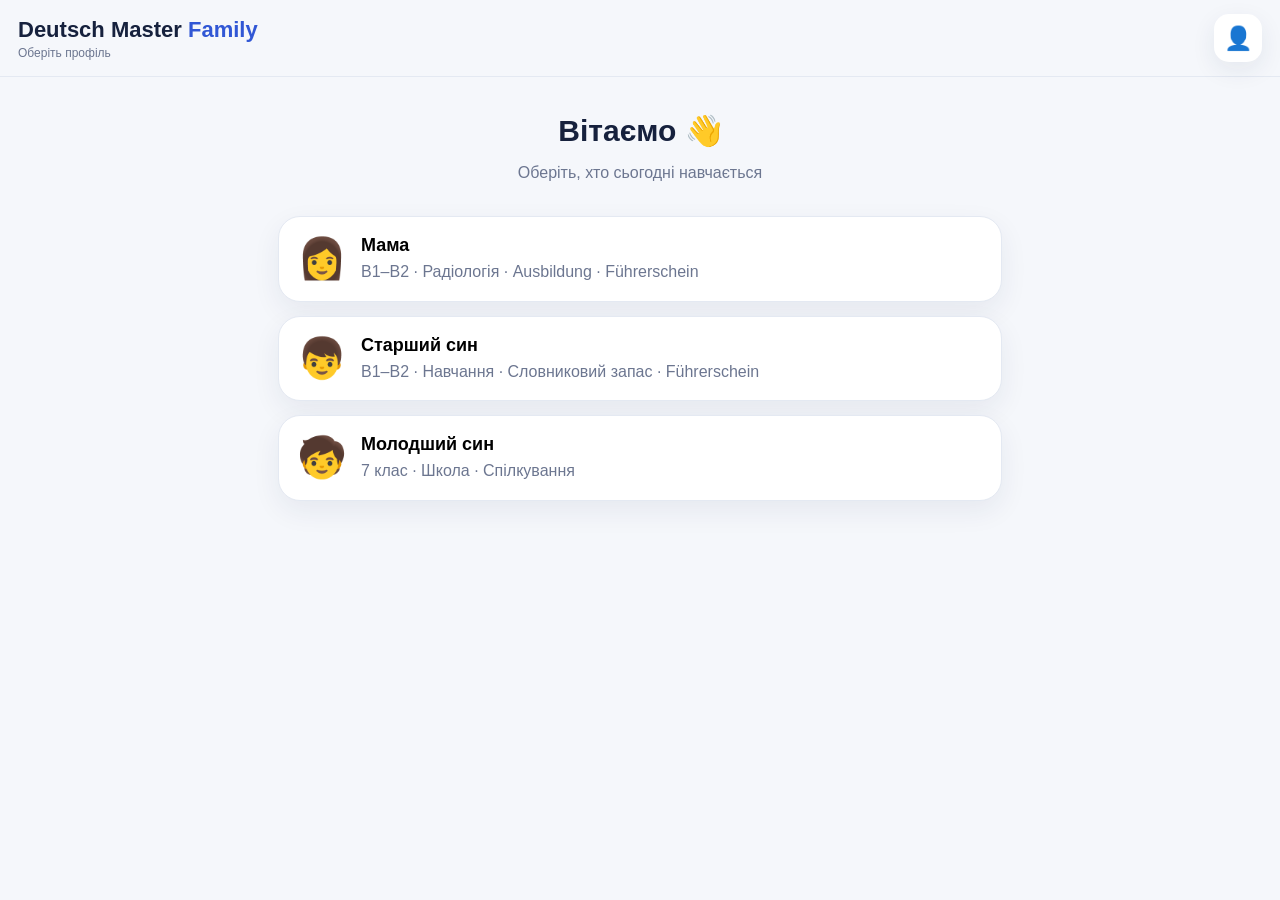
==== index.html @ b01fa15e "Add files via upload" ====
<!doctype html>
<html lang="uk">
<head>
<meta charset="utf-8">
<meta name="viewport" content="width=device-width,initial-scale=1,viewport-fit=cover">
<meta name="theme-color" content="#3157d5">
<meta name="apple-mobile-web-app-capable" content="yes">
<meta name="apple-mobile-web-app-title" content="Deutsch Master">
<link rel="manifest" href="manifest.webmanifest">
<link rel="stylesheet" href="styles.css">
<title>Deutsch Master Family</title>
</head>
<body>
<header>
  <div>
    <div class="brand">Deutsch Master <span>Family</span></div>
    <div id="who" class="sub">Оберіть профіль</div>
  </div>
  <button id="changeProfile" class="avatar" aria-label="Змінити профіль">👤</button>
</header>
<main id="app"><div class="empty">Завантаження…</div></main>
<nav id="nav" class="hidden">
  <button data-view="home" class="active">🏠<span>Головна</span></button>
  <button data-view="courses">📚<span>Курси</span></button>
  <button data-view="review">🧠<span>Повторення</span></button>
  <button data-view="stats">📊<span>Прогрес</span></button>
</nav>
<script src="app.js"></script>
</body>
</html>
---- styles.css ----
:root{--bg:#f5f7fb;--card:#fff;--text:#16213d;--muted:#6c7690;--primary:#3157d5;--border:#e4e9f2}
*{box-sizing:border-box}body{margin:0;background:var(--bg);color:var(--text);font-family:-apple-system,BlinkMacSystemFont,"Segoe UI",sans-serif;padding-bottom:92px}
header{position:sticky;top:0;z-index:5;background:rgba(245,247,251,.94);backdrop-filter:blur(18px);border-bottom:1px solid var(--border);padding:calc(14px + env(safe-area-inset-top)) 18px 14px;display:flex;justify-content:space-between;align-items:center}
.brand{font-size:22px;font-weight:850}.brand span{color:var(--primary)}.sub{font-size:12px;color:var(--muted);margin-top:3px}.avatar{border:0;background:white;border-radius:15px;width:48px;height:48px;font-size:23px;box-shadow:0 8px 24px #1d2c5315}
main{max-width:760px;margin:auto;padding:18px}.welcome{text-align:center;padding:18px 0}.welcome h1{font-size:30px;margin:0 0 8px}.welcome p{color:var(--muted)}
.profiles{display:grid;gap:14px}.profile{border:1px solid var(--border);background:white;border-radius:22px;padding:18px;display:flex;gap:14px;text-align:left;box-shadow:0 10px 28px #1d2c5312}.profile .e{font-size:40px}.profile h3{margin:0 0 5px;font-size:18px}.profile p{margin:0;color:var(--muted);line-height:1.35}
.hero{background:linear-gradient(135deg,#3157d5,#6b88ef);color:white;border-radius:26px;padding:22px;box-shadow:0 14px 32px #3157d52c}.hero h1{margin:0 0 8px;font-size:26px}.hero p{margin:0;opacity:.9;line-height:1.45}
.title{display:flex;justify-content:space-between;align-items:center;margin:24px 2px 12px}.title h2{margin:0;font-size:19px}.title span{color:var(--primary);font-size:13px}
.grid{display:grid;grid-template-columns:repeat(2,1fr);gap:12px}.card{background:white;border:1px solid var(--border);border-radius:20px;padding:16px;box-shadow:0 8px 22px #1d2c530c}.course{min-height:150px;display:flex;flex-direction:column}.course .e{font-size:30px}.course h3{font-size:16px;margin:11px 0 6px}.course p{font-size:13px;color:var(--muted);margin:0;line-height:1.35}.course small{margin-top:auto;padding-top:12px;color:var(--primary);font-weight:700}
button{font:inherit;cursor:pointer}.lesson{width:100%;border:1px solid var(--border);background:white;border-radius:18px;padding:16px;margin-bottom:10px;display:flex;justify-content:space-between;text-align:left}.lesson h3{margin:0 0 4px}.lesson p{margin:0;color:var(--muted);font-size:13px}
.study{text-align:center;padding:24px}.de{font-size:29px;font-weight:850;margin:12px 0}.uk{font-size:19px;color:var(--primary);margin-bottom:16px}.example{background:#f7f8fc;border-radius:16px;padding:14px;text-align:left;line-height:1.45}.example small{display:block;color:var(--muted);margin-top:8px}
.actions{display:grid;grid-template-columns:repeat(3,1fr);gap:9px;margin-top:16px}.actions button,.primary,.secondary{border:0;border-radius:15px;padding:14px;font-weight:750}.actions button:nth-child(1){background:#fff0ee;color:#b84a3f}.actions button:nth-child(2){background:#fff6dc;color:#94670d}.actions button:nth-child(3){background:#e8f8f0;color:#18734f}.primary{background:var(--primary);color:white;width:100%}.secondary{background:#edf1ff;color:var(--primary);width:100%;margin-bottom:12px}.back{border:0;background:transparent;color:var(--primary);font-weight:750;padding:4px 0 14px}
nav{position:fixed;left:50%;transform:translateX(-50%);bottom:calc(10px + env(safe-area-inset-bottom));width:min(94%,700px);display:grid;grid-template-columns:repeat(4,1fr);background:rgba(255,255,255,.97);border:1px solid var(--border);border-radius:22px;padding:8px;box-shadow:0 12px 32px #1d2c5320}nav button{border:0;background:transparent;color:var(--muted);padding:7px 2px;border-radius:14px;font-size:18px}nav button span{display:block;font-size:10px;margin-top:3px}nav button.active{background:#edf1ff;color:var(--primary)}.hidden{display:none!important}.empty{text-align:center;color:var(--muted);padding:46px 20px}.stats{display:grid;grid-template-columns:repeat(2,1fr);gap:12px}.stat strong{display:block;font-size:27px}.stat span{font-size:12px;color:var(--muted)}
@media(max-width:520px){.grid{grid-template-columns:1fr}.course{min-height:130px}}
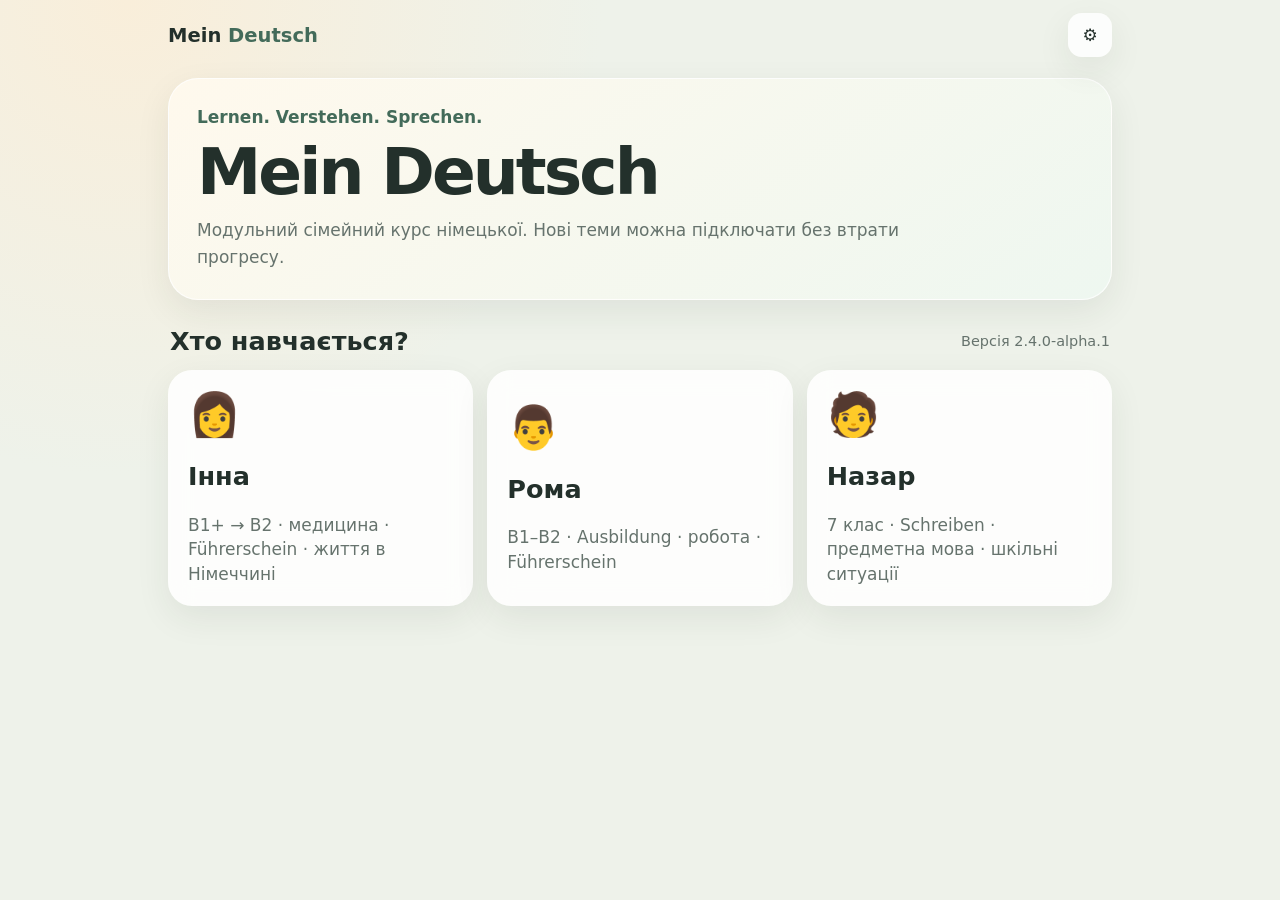
==== commit ce885645: "Add files via upload" ====
--- a/index.html
+++ b/index.html
@@ -1,30 +1 @@
-<!doctype html>
-<html lang="uk">
-<head>
-<meta charset="utf-8">
-<meta name="viewport" content="width=device-width,initial-scale=1,viewport-fit=cover">
-<meta name="theme-color" content="#3157d5">
-<meta name="apple-mobile-web-app-capable" content="yes">
-<meta name="apple-mobile-web-app-title" content="Deutsch Master">
-<link rel="manifest" href="manifest.webmanifest">
-<link rel="stylesheet" href="styles.css">
-<title>Deutsch Master Family</title>
-</head>
-<body>
-<header>
-  <div>
-    <div class="brand">Deutsch Master <span>Family</span></div>
-    <div id="who" class="sub">Оберіть профіль</div>
-  </div>
-  <button id="changeProfile" class="avatar" aria-label="Змінити профіль">👤</button>
-</header>
-<main id="app"><div class="empty">Завантаження…</div></main>
-<nav id="nav" class="hidden">
-  <button data-view="home" class="active">🏠<span>Головна</span></button>
-  <button data-view="courses">📚<span>Курси</span></button>
-  <button data-view="review">🧠<span>Повторення</span></button>
-  <button data-view="stats">📊<span>Прогрес</span></button>
-</nav>
-<script src="app.js"></script>
-</body>
-</html>+<!doctype html><html lang="uk"><head><meta charset="utf-8"><meta name="viewport" content="width=device-width,initial-scale=1,viewport-fit=cover"><meta name="theme-color" content="#eef2ea"><meta name="apple-mobile-web-app-capable" content="yes"><meta name="apple-mobile-web-app-status-bar-style" content="default"><title>Mein Deutsch — Інна, Рома, Назар</title><link rel="manifest" href="manifest.webmanifest"><link rel="stylesheet" href="styles.css?v=2.4.0-alpha.1"></head><body><div id="app"><div class="loading">Mein Deutsch…</div></div><script src="app.js?v=2.4.0-alpha.1"></script></body></html>
--- a/styles.css
+++ b/styles.css
@@ -1,15 +1,30 @@
+:root{--bg:#eef2ea;--surface:#f8faf5;--card:#ffffffd9;--text:#23302b;--muted:#66736d;--accent:#436b5a;--accent2:#dce9df;--border:#d9e2dc;--shadow:0 12px 34px #24372b14;--fs:17px}*{box-sizing:border-box}html{font-size:var(--fs);background:var(--bg)}body{margin:0;color:var(--text);font-family:ui-rounded,-apple-system,BlinkMacSystemFont,"SF Pro Text",system-ui,sans-serif;background:radial-gradient(circle at 10% 0,#f9eeda 0,transparent 28rem),var(--bg);min-height:100vh}.loading{padding:40vh 1rem;text-align:center;font-size:1.3rem}.app{max-width:980px;margin:auto;padding:env(safe-area-inset-top) 18px calc(100px + env(safe-area-inset-bottom))}.top{height:70px;display:flex;align-items:center;justify-content:space-between}.brand{font-weight:850;font-size:1.15rem}.brand span{color:var(--accent)}button{font:inherit}.iconbtn,.btn,.navbtn,.option,.card.profile{border:0;cursor:pointer}.iconbtn{min-width:44px;height:44px;border-radius:14px;background:var(--card);color:var(--text);box-shadow:var(--shadow)}.hero{padding:28px;border-radius:30px;background:linear-gradient(145deg,#fff9ed,#eef7f0);border:1px solid #ffffffcc;box-shadow:var(--shadow);margin:8px 0 24px}.hero h1{font-size:clamp(2rem,8vw,3.8rem);line-height:1.02;margin:0 0 12px;letter-spacing:-.045em}.hero p{margin:0;color:var(--muted);max-width:720px;line-height:1.6}.tagline{font-weight:750;color:var(--accent);margin-bottom:12px}.grid{display:grid;grid-template-columns:repeat(auto-fit,minmax(230px,1fr));gap:14px}.card{background:var(--card);border:1px solid var(--border);border-radius:24px;padding:20px;box-shadow:var(--shadow);backdrop-filter:blur(12px)}.profile{text-align:left;color:var(--text);transition:.18s transform}.profile:active,.course:active{transform:scale(.985)}.emoji{font-size:2.5rem}.sub{color:var(--muted);line-height:1.45}.sectionhead{display:flex;align-items:center;justify-content:space-between;gap:14px;margin:26px 2px 14px}.sectionhead h2{margin:0}.stats{display:grid;grid-template-columns:repeat(3,1fr);gap:10px}.stat{background:var(--card);border:1px solid var(--border);border-radius:18px;padding:15px;text-align:center;color:var(--muted)}.stat b{display:block;color:var(--text);font-size:1.55rem}.course{cursor:pointer}.course h3{margin:10px 0 5px}.metric{font-size:.9rem;color:var(--muted)}.progress{height:9px;background:var(--accent2);border-radius:99px;overflow:hidden}.progress i{display:block;height:100%;background:var(--accent);border-radius:99px}.lesson-list{display:grid;gap:10px}.lesson{display:grid;grid-template-columns:48px 1fr auto;align-items:center;gap:12px;background:var(--card);border:1px solid var(--border);border-radius:20px;padding:13px}.lesson h3{margin:0 0 4px;font-size:1rem}.bubble{width:42px;height:42px;display:grid;place-items:center;border-radius:50%;background:var(--accent2);font-weight:800}.lesson.done .bubble{background:var(--accent);color:white}.btn{padding:12px 16px;border-radius:14px;background:var(--accent);color:white;font-weight:750}.btn.secondary{background:var(--accent2);color:var(--text)}.btn.ghost{background:transparent;color:var(--accent);padding-left:0}.study{max-width:680px;margin:35px auto;text-align:center;padding:clamp(22px,6vw,48px)}.word{font-size:clamp(2rem,9vw,4.3rem);font-weight:850;letter-spacing:-.04em;margin:25px 0 12px}.translation{font-size:1.35rem;color:var(--muted);line-height:1.4}.actions{display:flex;gap:10px;justify-content:center;flex-wrap:wrap;margin-top:34px}.quiz-options{display:grid;gap:10px;margin-top:28px}.option{padding:16px;border-radius:16px;background:var(--surface);border:1px solid var(--border);color:var(--text);text-align:left}.option.good{background:#dff3e5;border-color:#70a980}.option.bad{background:#f9dfdc;border-color:#c77e74}.bottom{position:fixed;z-index:10;bottom:0;left:50%;transform:translateX(-50%);width:min(100%,760px);display:grid;grid-template-columns:repeat(4,1fr);padding:9px max(10px,env(safe-area-inset-left)) calc(9px + env(safe-area-inset-bottom));background:color-mix(in srgb,var(--surface) 90%,transparent);border:1px solid var(--border);border-bottom:0;border-radius:24px 24px 0 0;backdrop-filter:blur(20px)}.navbtn{background:transparent;color:var(--muted);font-size:.72rem;padding:7px}.navbtn b{display:block;font-size:1.25rem}.navbtn.active{color:var(--accent)}.modal{position:fixed;inset:0;z-index:50;background:#10191588;display:grid;align-items:end}.sheet{background:var(--surface);padding:24px 20px calc(24px + env(safe-area-inset-bottom));border-radius:28px 28px 0 0;max-width:680px;width:100%;margin:auto}.setting{display:flex;justify-content:space-between;align-items:center;padding:14px 0;border-bottom:1px solid var(--border)}.note{padding:16px;background:var(--accent2);border-radius:18px;color:var(--muted);line-height:1.45;margin:14px 0}.search{width:100%;padding:15px;border-radius:16px;border:1px solid var(--border);background:var(--surface);color:var(--text);font:inherit}.review-grid{display:grid;gap:10px}.small{font-size:.85rem;color:var(--muted)}[data-theme=dark]{--bg:#17201d;--surface:#1e2925;--card:#24312cd9;--text:#edf3ef;--muted:#aab8b1;--accent:#8fc4aa;--accent2:#33483e;--border:#3a4b44;--shadow:0 14px 36px #0004}html[data-theme=dark] body{background:radial-gradient(circle at 10% 0,#3a3025 0,transparent 28rem),var(--bg)}[data-theme=dark] .hero{background:linear-gradient(145deg,#2d3028,#20342b);border-color:#ffffff0d}[data-contrast=high]{--text:#000;--muted:#303030;--border:#505050}[data-theme=dark][data-contrast=high]{--text:#fff;--muted:#e2e2e2;--border:#aaa}@media(max-width:560px){.lesson{grid-template-columns:42px 1fr}.lesson .btn{grid-column:1/-1}.stats{grid-template-columns:1fr}.hero{padding:22px}}.example{margin:1.2rem 0;padding:1rem;border-radius:16px;background:var(--soft,#eef3f0);line-height:1.55;text-align:left}
 
-:root{--bg:#f5f7fb;--card:#fff;--text:#16213d;--muted:#6c7690;--primary:#3157d5;--border:#e4e9f2}
-*{box-sizing:border-box}body{margin:0;background:var(--bg);color:var(--text);font-family:-apple-system,BlinkMacSystemFont,"Segoe UI",sans-serif;padding-bottom:92px}
-header{position:sticky;top:0;z-index:5;background:rgba(245,247,251,.94);backdrop-filter:blur(18px);border-bottom:1px solid var(--border);padding:calc(14px + env(safe-area-inset-top)) 18px 14px;display:flex;justify-content:space-between;align-items:center}
-.brand{font-size:22px;font-weight:850}.brand span{color:var(--primary)}.sub{font-size:12px;color:var(--muted);margin-top:3px}.avatar{border:0;background:white;border-radius:15px;width:48px;height:48px;font-size:23px;box-shadow:0 8px 24px #1d2c5315}
-main{max-width:760px;margin:auto;padding:18px}.welcome{text-align:center;padding:18px 0}.welcome h1{font-size:30px;margin:0 0 8px}.welcome p{color:var(--muted)}
-.profiles{display:grid;gap:14px}.profile{border:1px solid var(--border);background:white;border-radius:22px;padding:18px;display:flex;gap:14px;text-align:left;box-shadow:0 10px 28px #1d2c5312}.profile .e{font-size:40px}.profile h3{margin:0 0 5px;font-size:18px}.profile p{margin:0;color:var(--muted);line-height:1.35}
-.hero{background:linear-gradient(135deg,#3157d5,#6b88ef);color:white;border-radius:26px;padding:22px;box-shadow:0 14px 32px #3157d52c}.hero h1{margin:0 0 8px;font-size:26px}.hero p{margin:0;opacity:.9;line-height:1.45}
-.title{display:flex;justify-content:space-between;align-items:center;margin:24px 2px 12px}.title h2{margin:0;font-size:19px}.title span{color:var(--primary);font-size:13px}
-.grid{display:grid;grid-template-columns:repeat(2,1fr);gap:12px}.card{background:white;border:1px solid var(--border);border-radius:20px;padding:16px;box-shadow:0 8px 22px #1d2c530c}.course{min-height:150px;display:flex;flex-direction:column}.course .e{font-size:30px}.course h3{font-size:16px;margin:11px 0 6px}.course p{font-size:13px;color:var(--muted);margin:0;line-height:1.35}.course small{margin-top:auto;padding-top:12px;color:var(--primary);font-weight:700}
-button{font:inherit;cursor:pointer}.lesson{width:100%;border:1px solid var(--border);background:white;border-radius:18px;padding:16px;margin-bottom:10px;display:flex;justify-content:space-between;text-align:left}.lesson h3{margin:0 0 4px}.lesson p{margin:0;color:var(--muted);font-size:13px}
-.study{text-align:center;padding:24px}.de{font-size:29px;font-weight:850;margin:12px 0}.uk{font-size:19px;color:var(--primary);margin-bottom:16px}.example{background:#f7f8fc;border-radius:16px;padding:14px;text-align:left;line-height:1.45}.example small{display:block;color:var(--muted);margin-top:8px}
-.actions{display:grid;grid-template-columns:repeat(3,1fr);gap:9px;margin-top:16px}.actions button,.primary,.secondary{border:0;border-radius:15px;padding:14px;font-weight:750}.actions button:nth-child(1){background:#fff0ee;color:#b84a3f}.actions button:nth-child(2){background:#fff6dc;color:#94670d}.actions button:nth-child(3){background:#e8f8f0;color:#18734f}.primary{background:var(--primary);color:white;width:100%}.secondary{background:#edf1ff;color:var(--primary);width:100%;margin-bottom:12px}.back{border:0;background:transparent;color:var(--primary);font-weight:750;padding:4px 0 14px}
-nav{position:fixed;left:50%;transform:translateX(-50%);bottom:calc(10px + env(safe-area-inset-bottom));width:min(94%,700px);display:grid;grid-template-columns:repeat(4,1fr);background:rgba(255,255,255,.97);border:1px solid var(--border);border-radius:22px;padding:8px;box-shadow:0 12px 32px #1d2c5320}nav button{border:0;background:transparent;color:var(--muted);padding:7px 2px;border-radius:14px;font-size:18px}nav button span{display:block;font-size:10px;margin-top:3px}nav button.active{background:#edf1ff;color:var(--primary)}.hidden{display:none!important}.empty{text-align:center;color:var(--muted);padding:46px 20px}.stats{display:grid;grid-template-columns:repeat(2,1fr);gap:12px}.stat strong{display:block;font-size:27px}.stat span{font-size:12px;color:var(--muted)}
-@media(max-width:520px){.grid{grid-template-columns:1fr}.course{min-height:130px}}
+/* 2.1.0: grouped learning paths */
+.course-group{margin-top:1.1rem}
+.course-group>.sectionhead{margin-bottom:.65rem}
+.course-group>.sectionhead h2{font-size:1.05rem}
+
+/* 2.2.0: personalized Today dashboard */
+.compact-hero{margin-bottom:14px;padding-top:24px;padding-bottom:24px}
+.compact-hero h1{font-size:clamp(2rem,7vw,3.25rem)}
+.today-card{margin:0 0 18px;padding:22px;background:linear-gradient(145deg,color-mix(in srgb,var(--card) 92%,#fff4d9),var(--card));border:1px solid var(--border);border-radius:26px;box-shadow:var(--shadow)}
+.today-top{display:flex;justify-content:space-between;align-items:flex-start;gap:14px}.today-top h2{margin:0;font-size:1.35rem;letter-spacing:-.02em}.today-time{white-space:nowrap;padding:9px 12px;border-radius:14px;background:var(--accent2);font-weight:800;color:var(--accent)}
+.today-progress{height:7px;margin:17px 0;background:var(--accent2);border-radius:99px;overflow:hidden}.today-progress i{display:block;height:100%;background:var(--accent);border-radius:99px}
+.today-tasks{display:grid;gap:9px}.today-task{width:100%;display:grid;grid-template-columns:46px 1fr 22px;align-items:center;gap:11px;padding:12px;border:1px solid var(--border);border-radius:18px;background:var(--surface);color:var(--text);text-align:left;cursor:pointer}.today-task:active{transform:scale(.99)}.today-task.complete{opacity:.72}.task-icon{width:42px;height:42px;display:grid;place-items:center;border-radius:14px;background:var(--accent2);font-size:1.25rem;font-weight:900}.today-task.complete .task-icon{background:var(--accent);color:white}.today-task b,.today-task small{display:block}.today-task small{margin-top:3px;color:var(--muted);line-height:1.3}.task-arrow{font-size:1.7rem;color:var(--muted)}
+.today-meta{display:grid;grid-template-columns:repeat(3,1fr);gap:8px;margin-top:14px}.today-meta span{padding:10px;border-radius:14px;background:color-mix(in srgb,var(--accent2) 62%,transparent);font-size:.82rem;color:var(--muted)}.today-meta b{color:var(--text)}
+@media(max-width:650px){.today-card{padding:17px}.today-top{align-items:center}.today-top h2{font-size:1.15rem}.today-meta{grid-template-columns:1fr}.today-meta span{padding:8px 10px}.today-time{font-size:.82rem}.compact-hero{padding:20px}}
+
+/* 2.3.0: Smart Repetition */
+.repeat-today{width:100%;display:grid;grid-template-columns:44px 1fr auto;align-items:center;gap:12px;margin:0 0 12px;padding:13px 14px;border:1px solid color-mix(in srgb,var(--accent) 38%,var(--border));border-radius:18px;background:color-mix(in srgb,var(--accent2) 72%,var(--surface));color:var(--text);text-align:left;cursor:pointer}.repeat-today>span:first-child{font-size:1.45rem}.repeat-today b,.repeat-today small{display:block}.repeat-today small{margin-top:3px;color:var(--muted)}.repeat-today strong{font-size:1.5rem;color:var(--accent)}
+.review-summary{display:grid;grid-template-columns:repeat(3,1fr);gap:10px}.review-queue{display:grid;gap:10px}.review-item{grid-template-columns:48px 1fr auto}.empty-review{text-align:center;padding:34px 20px}.empty-review h2{margin:10px 0 6px}
+@media(max-width:560px){.review-summary{grid-template-columns:1fr 1fr 1fr}.review-item{grid-template-columns:42px 1fr}.review-item .btn{grid-column:1/-1}}
+
+/* 2.4.0 alpha: Lernfreund */
+.word,.vocab h3,.lesson h3,.course h3{overflow-wrap:anywhere;word-break:break-word;hyphens:auto;max-width:100%}.study{overflow:hidden}.word{line-height:1.05;padding-inline:4px}
+.lernfreund-card{display:grid;grid-template-columns:minmax(180px,34%) 1fr;align-items:center;gap:8px;margin:0 0 18px;padding:18px 22px;background:linear-gradient(145deg,#fff8e9,color-mix(in srgb,var(--card) 94%,#dff2e7));border:1px solid var(--border);border-radius:28px;box-shadow:var(--shadow);overflow:hidden}.pet-scene{height:220px;display:grid;place-items:center;position:relative}.pet-svg{width:100%;max-width:230px;height:100%;overflow:visible;filter:drop-shadow(0 13px 12px #26352b1a)}.pet-body{transform-box:fill-box;transform-origin:center;animation:pet-breathe 3.2s ease-in-out infinite}.pet-eyes{transform-box:fill-box;transform-origin:center;animation:pet-blink 5s infinite}.pet-tail{transform-box:fill-box;transform-origin:left center;animation:pet-tail 1.6s ease-in-out infinite}.mood-celebrate .pet-body{animation:pet-jump .7s ease-in-out infinite}.mood-missing .pet-body{animation:pet-breathe 4s ease-in-out infinite}.pet-spark{fill:#f4c45e;animation:pet-spark 1s ease-in-out infinite alternate}.pet-copy h2{font-size:1.8rem;margin:0;letter-spacing:-.03em}.pet-copy p{line-height:1.5;color:var(--muted);margin:8px 0 15px}.pet-title-row{display:flex;align-items:center;gap:8px}.pet-edit{border:0;background:var(--accent2);color:var(--accent);width:34px;height:34px;border-radius:50%;cursor:pointer}.pet-stage{display:flex;justify-content:space-between;gap:12px;font-size:.85rem;font-weight:800}.pet-stage span:last-child{color:var(--muted)}.pet-progress{height:10px;margin:7px 0;background:var(--accent2);border-radius:99px;overflow:hidden}.pet-progress i{display:block;height:100%;background:linear-gradient(90deg,var(--accent),#79a887);border-radius:99px}.pet-copy small{color:var(--muted)}
+.pet-sheet{max-height:92vh;overflow:auto}.pet-picker{display:grid;grid-template-columns:repeat(4,1fr);gap:9px;margin:16px 0}.pet-choice{border:1px solid var(--border);border-radius:18px;background:var(--card);padding:8px;color:var(--text);cursor:pointer}.pet-choice.selected{outline:3px solid color-mix(in srgb,var(--accent) 70%,transparent);background:var(--accent2)}.pet-choice .pet-svg{height:110px}.pet-choice b,.pet-choice small{display:block}.pet-choice small{font-size:.72rem;color:var(--muted);margin-top:3px}.pet-name-label{display:grid;gap:8px;font-weight:800;margin-top:18px}.lesson-pet-celebration{display:grid;grid-template-columns:130px 1fr;align-items:center;gap:8px;padding:10px 18px;margin-bottom:14px;border-radius:24px;background:linear-gradient(145deg,#fff6d8,var(--accent2));border:1px solid var(--border)}.lesson-pet-celebration .pet-svg{height:145px}.lesson-pet-celebration b,.lesson-pet-celebration small{display:block}.lesson-pet-celebration small{margin-top:7px;color:var(--muted);line-height:1.4}
+@keyframes pet-breathe{0%,100%{transform:translateY(0) scale(1)}50%{transform:translateY(-3px) scale(1.012)}}@keyframes pet-blink{0%,45%,49%,100%{transform:scaleY(1)}47%{transform:scaleY(.08)}}@keyframes pet-tail{0%,100%{transform:rotate(-5deg)}50%{transform:rotate(10deg)}}@keyframes pet-jump{0%,100%{transform:translateY(0) rotate(-1deg)}45%{transform:translateY(-14px) rotate(2deg)}}@keyframes pet-spark{to{opacity:.35;transform:scale(.8)}}
+@media(max-width:650px){.lernfreund-card{grid-template-columns:135px 1fr;padding:14px 14px 14px 8px}.pet-scene{height:165px}.pet-copy h2{font-size:1.45rem}.pet-copy p{font-size:.92rem;margin:6px 0 11px}.pet-picker{grid-template-columns:repeat(2,1fr)}.pet-choice .pet-svg{height:100px}.lesson-pet-celebration{grid-template-columns:100px 1fr}.lesson-pet-celebration .pet-svg{height:115px}}
+@media(max-width:390px){.lernfreund-card{grid-template-columns:1fr;text-align:center}.pet-scene{height:150px}.pet-title-row{justify-content:center}.pet-stage{text-align:left}.pet-copy small{display:block}.lesson-pet-celebration{grid-template-columns:85px 1fr;padding:8px}.lesson-pet-celebration .pet-svg{height:100px}}
+@media(prefers-reduced-motion:reduce){.pet-body,.pet-eyes,.pet-tail,.pet-spark{animation:none!important}}
